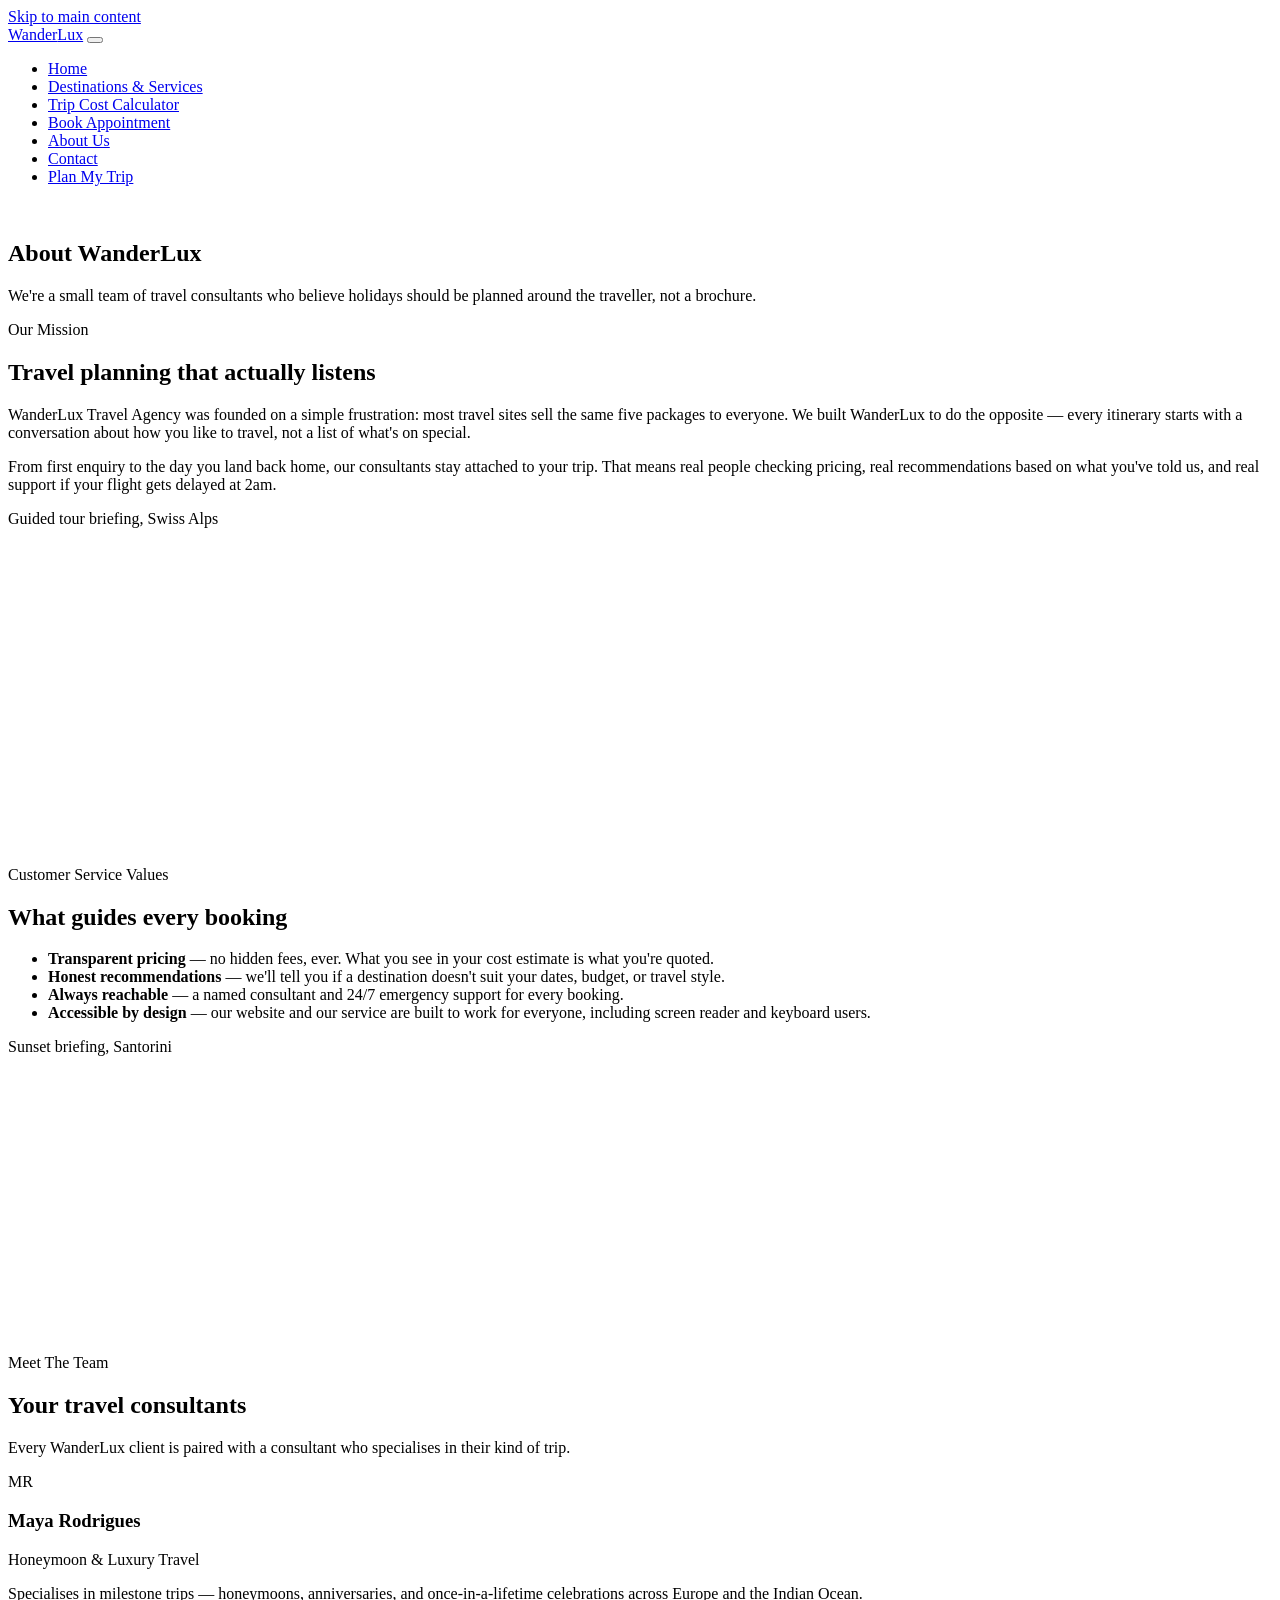
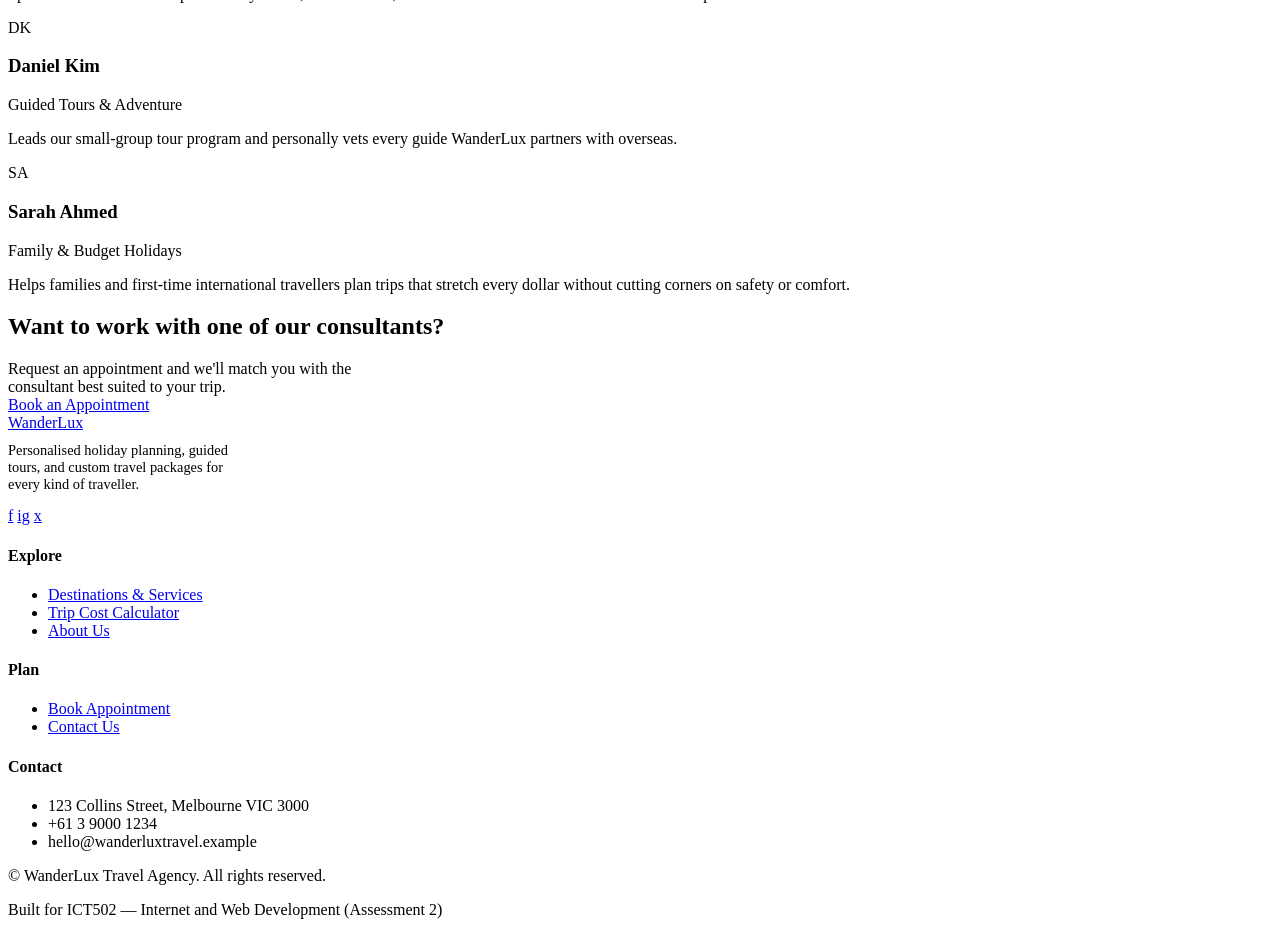
==== about.html @ 5282bc02 "Add files via upload" ====
<!DOCTYPE html>
<html lang="en">
<head>
  <meta charset="UTF-8" />
  <meta name="viewport" content="width=device-width, initial-scale=1.0" />
  <title>About Us | WanderLux Travel Agency</title>
  <meta name="description" content="Meet the WanderLux Travel Agency team and learn about our mission, values, and approach to personalised travel planning." />
  <meta name="keywords" content="about WanderLux, travel consultants, travel agency mission, customer service values" />
  <meta name="author" content="WanderLux Travel Agency" />
  <link rel="preconnect" href="https://fonts.googleapis.com">
  <link href="https://fonts.googleapis.com/css2?family=Playfair+Display:wght@600;700&family=Inter:wght@400;500;600;700&display=swap" rel="stylesheet">
  <link rel="stylesheet" href="css/style.css" />
</head>
<body>
  <a href="#main-content" class="skip-link">Skip to main content</a>

  <header class="site-header">
    <div class="nav-wrap">
      <a href="index.html" class="logo">Wander<span>Lux</span></a>
      <button class="nav-toggle" aria-label="Toggle navigation menu" aria-expanded="false" aria-controls="primary-nav">
        <span class="bar"></span><span class="bar"></span><span class="bar"></span>
      </button>
      <ul class="nav-list" id="primary-nav">
        <li><a href="index.html">Home</a></li>
        <li><a href="destinations.html">Destinations &amp; Services</a></li>
        <li><a href="calculator.html">Trip Cost Calculator</a></li>
        <li><a href="appointment.html">Book Appointment</a></li>
        <li><a href="about.html" aria-current="page">About Us</a></li>
        <li><a href="contact.html">Contact</a></li>
        <li><a href="appointment.html" class="nav-cta">Plan My Trip</a></li>
      </ul>
    </div>
  </header>

  <main id="main-content">
    <section class="hero hero-page">
      <div class="container">
        <p class="eyebrow" style="color:rgba(255,255,255,0.85);">Who We Are</p>
        <h1>About WanderLux</h1>
        <p class="lead">We're a small team of travel consultants who believe holidays should be
          planned around the traveller, not a brochure.</p>
      </div>
    </section>

    <!-- ===================== MISSION ===================== -->
    <section class="container">
      <div class="two-col">
        <div class="reveal">
          <p class="eyebrow">Our Mission</p>
          <h2>Travel planning that actually listens</h2>
          <p>WanderLux Travel Agency was founded on a simple frustration: most travel sites sell the
            same five packages to everyone. We built WanderLux to do the opposite — every itinerary
            starts with a conversation about how you like to travel, not a list of what's on
            special.</p>
          <p>From first enquiry to the day you land back home, our consultants stay attached to your
            trip. That means real people checking pricing, real recommendations based on what you've
            told us, and real support if your flight gets delayed at 2am.</p>
        </div>
        <div class="reveal reveal-delay-1">
          <div class="scenic scenic-tour" style="height:340px;border-radius:var(--radius-md);">
            <span class="scenic-label">Guided tour briefing, Swiss Alps</span>
          </div>
        </div>
      </div>
    </section>

    <!-- ===================== VALUES ===================== -->
    <section class="bg-alt">
      <div class="container">
        <div class="two-col">
          <div class="reveal">
            <p class="eyebrow">Customer Service Values</p>
            <h2>What guides every booking</h2>
            <ul class="values-list">
              <li><strong>Transparent pricing</strong> — no hidden fees, ever. What you see in your
                cost estimate is what you're quoted.</li>
              <li><strong>Honest recommendations</strong> — we'll tell you if a destination doesn't
                suit your dates, budget, or travel style.</li>
              <li><strong>Always reachable</strong> — a named consultant and 24/7 emergency support
                for every booking.</li>
              <li><strong>Accessible by design</strong> — our website and our service are built to
                work for everyone, including screen reader and keyboard users.</li>
            </ul>
          </div>
          <div class="reveal reveal-delay-1">
            <div class="scenic scenic-honeymoon" style="height:300px;border-radius:var(--radius-md);">
              <span class="scenic-label">Sunset briefing, Santorini</span>
            </div>
          </div>
        </div>
      </div>
    </section>

    <!-- ===================== TEAM ===================== -->
    <section class="container">
      <div class="section-head center reveal">
        <p class="eyebrow">Meet The Team</p>
        <h2>Your travel consultants</h2>
        <p>Every WanderLux client is paired with a consultant who specialises in their kind of trip.</p>
      </div>

      <div class="grid grid-3">
        <div class="team-card reveal">
          <div class="scenic-team" aria-hidden="true">MR</div>
          <h3>Maya Rodrigues</h3>
          <p class="role">Honeymoon &amp; Luxury Travel</p>
          <p>Specialises in milestone trips — honeymoons, anniversaries, and once-in-a-lifetime
            celebrations across Europe and the Indian Ocean.</p>
        </div>
        <div class="team-card reveal reveal-delay-1">
          <div class="scenic-team" aria-hidden="true">DK</div>
          <h3>Daniel Kim</h3>
          <p class="role">Guided Tours &amp; Adventure</p>
          <p>Leads our small-group tour program and personally vets every guide WanderLux partners
            with overseas.</p>
        </div>
        <div class="team-card reveal reveal-delay-2">
          <div class="scenic-team" aria-hidden="true">SA</div>
          <h3>Sarah Ahmed</h3>
          <p class="role">Family &amp; Budget Holidays</p>
          <p>Helps families and first-time international travellers plan trips that stretch every
            dollar without cutting corners on safety or comfort.</p>
        </div>
      </div>
    </section>

    <section class="bg-deep">
      <div class="container text-center reveal">
        <h2>Want to work with one of our consultants?</h2>
        <p style="max-width:50ch;margin:0.6rem auto var(--space-md);">Request an appointment and
          we'll match you with the consultant best suited to your trip.</p>
        <a href="appointment.html" class="btn btn-primary">Book an Appointment</a>
      </div>
    </section>
  </main>

  <footer class="site-footer">
    <div class="container">
      <div class="footer-grid">
        <div>
          <a href="index.html" class="logo">Wander<span>Lux</span></a>
          <p style="font-size:0.9rem;margin-top:0.6rem;max-width:32ch;">Personalised holiday planning,
            guided tours, and custom travel packages for every kind of traveller.</p>
          <div class="social-row mt-lg">
            <a href="https://facebook.com" aria-label="WanderLux on Facebook" target="_blank" rel="noopener">f</a>
            <a href="https://instagram.com" aria-label="WanderLux on Instagram" target="_blank" rel="noopener">ig</a>
            <a href="https://twitter.com" aria-label="WanderLux on Twitter / X" target="_blank" rel="noopener">x</a>
          </div>
        </div>
        <div>
          <h4>Explore</h4>
          <ul>
            <li><a href="destinations.html">Destinations &amp; Services</a></li>
            <li><a href="calculator.html">Trip Cost Calculator</a></li>
            <li><a href="about.html">About Us</a></li>
          </ul>
        </div>
        <div>
          <h4>Plan</h4>
          <ul>
            <li><a href="appointment.html">Book Appointment</a></li>
            <li><a href="contact.html">Contact Us</a></li>
          </ul>
        </div>
        <div>
          <h4>Contact</h4>
          <ul>
            <li>123 Collins Street, Melbourne VIC 3000</li>
            <li>+61 3 9000 1234</li>
            <li>hello@wanderluxtravel.example</li>
          </ul>
        </div>
      </div>
      <div class="footer-bottom">
        <p>&copy; <span id="year"></span> WanderLux Travel Agency. All rights reserved.</p>
        <p>Built for ICT502 — Internet and Web Development (Assessment 2)</p>
      </div>
    </div>
  </footer>

  <script src="js/main.js"></script>
</body>
</html>
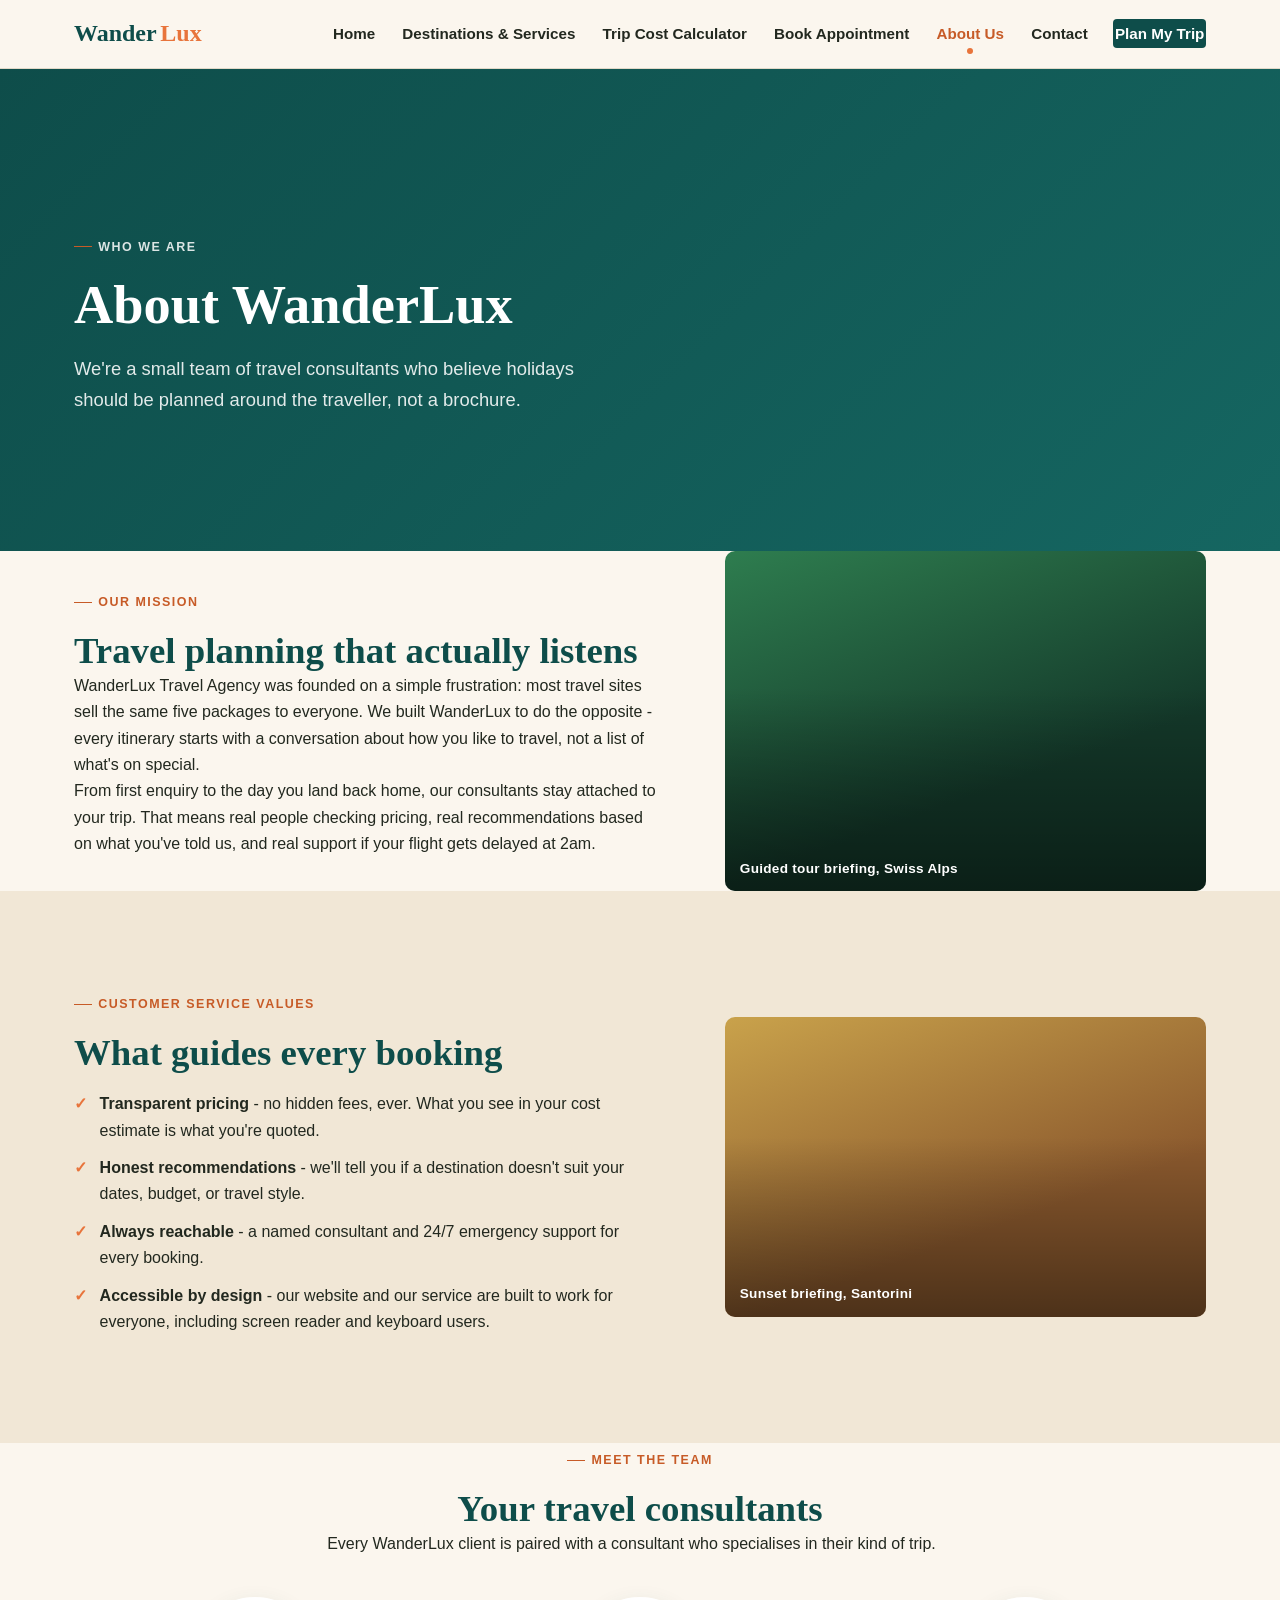
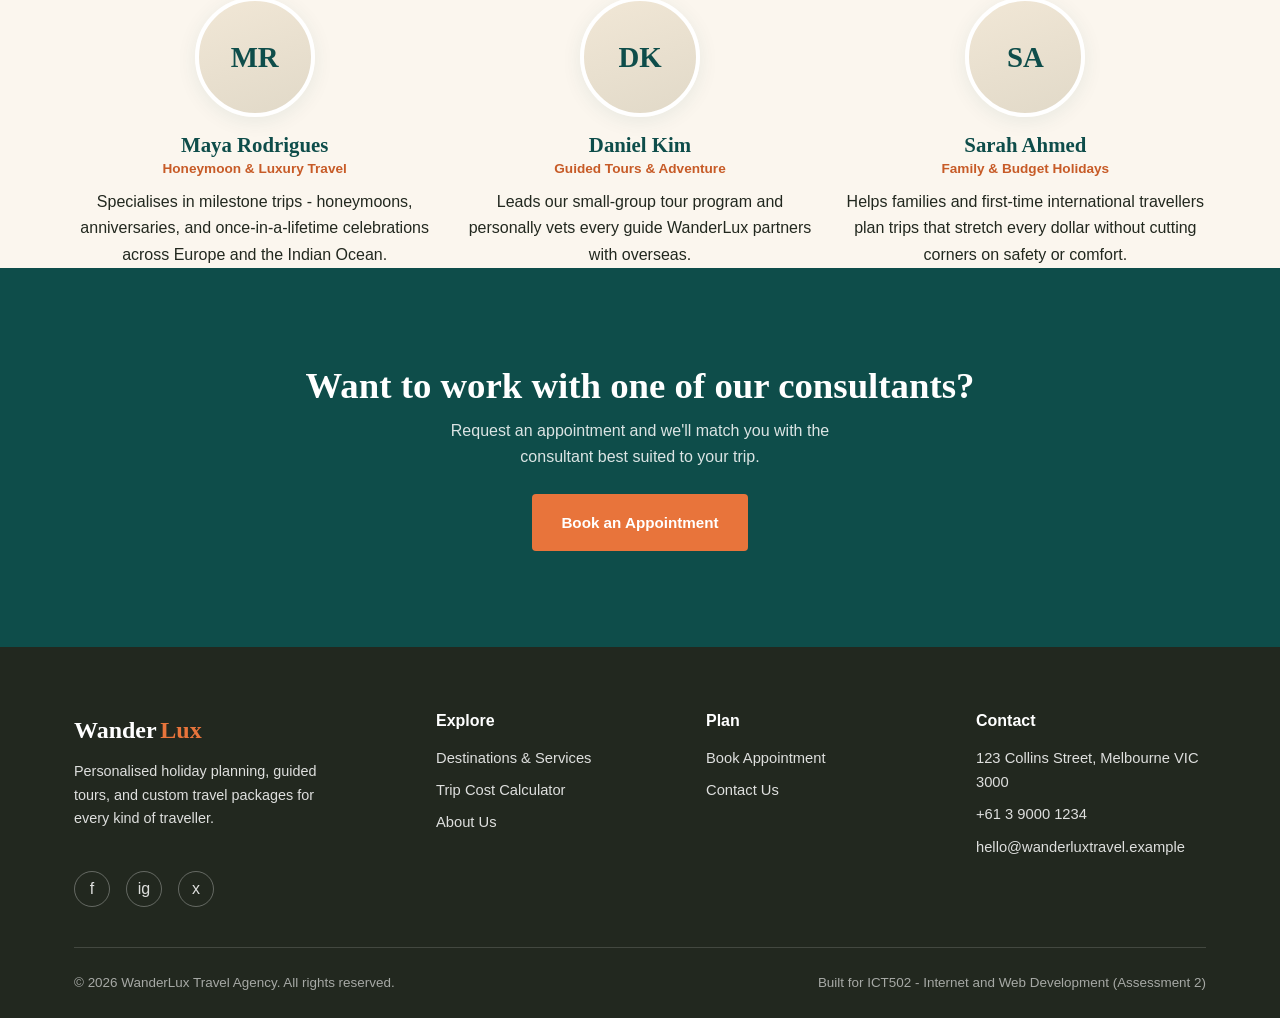
==== commit 73dc681a: "htm" ====
--- a/about.html
+++ b/about.html
@@ -42,14 +42,13 @@
       </div>
     </section>
 
-    <!-- ===================== MISSION ===================== -->
     <section class="container">
       <div class="two-col">
         <div class="reveal">
           <p class="eyebrow">Our Mission</p>
           <h2>Travel planning that actually listens</h2>
           <p>WanderLux Travel Agency was founded on a simple frustration: most travel sites sell the
-            same five packages to everyone. We built WanderLux to do the opposite — every itinerary
+            same five packages to everyone. We built WanderLux to do the opposite - every itinerary
             starts with a conversation about how you like to travel, not a list of what's on
             special.</p>
           <p>From first enquiry to the day you land back home, our consultants stay attached to your
@@ -64,7 +63,6 @@
       </div>
     </section>
 
-    <!-- ===================== VALUES ===================== -->
     <section class="bg-alt">
       <div class="container">
         <div class="two-col">
@@ -72,13 +70,13 @@
             <p class="eyebrow">Customer Service Values</p>
             <h2>What guides every booking</h2>
             <ul class="values-list">
-              <li><strong>Transparent pricing</strong> — no hidden fees, ever. What you see in your
+              <li><strong>Transparent pricing</strong> - no hidden fees, ever. What you see in your
                 cost estimate is what you're quoted.</li>
-              <li><strong>Honest recommendations</strong> — we'll tell you if a destination doesn't
+              <li><strong>Honest recommendations</strong> - we'll tell you if a destination doesn't
                 suit your dates, budget, or travel style.</li>
-              <li><strong>Always reachable</strong> — a named consultant and 24/7 emergency support
+              <li><strong>Always reachable</strong> - a named consultant and 24/7 emergency support
                 for every booking.</li>
-              <li><strong>Accessible by design</strong> — our website and our service are built to
+              <li><strong>Accessible by design</strong> - our website and our service are built to
                 work for everyone, including screen reader and keyboard users.</li>
             </ul>
           </div>
@@ -91,7 +89,6 @@
       </div>
     </section>
 
-    <!-- ===================== TEAM ===================== -->
     <section class="container">
       <div class="section-head center reveal">
         <p class="eyebrow">Meet The Team</p>
@@ -104,7 +101,7 @@
           <div class="scenic-team" aria-hidden="true">MR</div>
           <h3>Maya Rodrigues</h3>
           <p class="role">Honeymoon &amp; Luxury Travel</p>
-          <p>Specialises in milestone trips — honeymoons, anniversaries, and once-in-a-lifetime
+          <p>Specialises in milestone trips - honeymoons, anniversaries, and once-in-a-lifetime
             celebrations across Europe and the Indian Ocean.</p>
         </div>
         <div class="team-card reveal reveal-delay-1">
@@ -173,7 +170,7 @@
       </div>
       <div class="footer-bottom">
         <p>&copy; <span id="year"></span> WanderLux Travel Agency. All rights reserved.</p>
-        <p>Built for ICT502 — Internet and Web Development (Assessment 2)</p>
+        <p>Built for ICT502 - Internet and Web Development (Assessment 2)</p>
       </div>
     </div>
   </footer>
--- a/css/style.css
+++ b/css/style.css
@@ -0,0 +1,937 @@
+:root {
+  --colour-teal-deep:   #0E4D4A;
+  --colour-teal-mid:    #156661;
+  --colour-terracotta:  #E8743B;
+  --colour-terracotta-dark: #C75B27;
+  --colour-sand:        #FBF6EE;
+  --colour-sand-dark:   #F1E7D6;
+  --colour-charcoal:    #22281F;
+  --colour-gold:        #C9A24B;
+  --colour-white:       #FFFFFF;
+  --colour-border:      #E1D9C8;
+  --colour-success:     #2E7D4F;
+  --colour-error:       #B3261E;
+
+  --font-display: 'Playfair Display', Georgia, serif;
+  --font-body: 'Inter', -apple-system, Segoe UI, Roboto, sans-serif;
+
+  --space-xs: 0.5rem;
+  --space-sm: 1rem;
+  --space-md: 1.5rem;
+  --space-lg: 2.5rem;
+  --space-xl: 4rem;
+  --space-2xl: 6rem;
+
+  --max-width: 1180px;
+  --radius-sm: 4px;
+  --radius-md: 10px;
+  --radius-stamp: 50%;
+  --shadow-soft: 0 4px 20px rgba(14, 77, 74, 0.08);
+  --shadow-card: 0 8px 30px rgba(34, 40, 31, 0.10);
+  --transition: 0.25s ease;
+}
+
+* { margin: 0; padding: 0; box-sizing: border-box; }
+
+html { scroll-behavior: smooth; }
+
+@media (prefers-reduced-motion: reduce) {
+  html { scroll-behavior: auto; }
+  *, *::before, *::after {
+    animation-duration: 0.01ms !important;
+    animation-iteration-count: 1 !important;
+    transition-duration: 0.01ms !important;
+    scroll-behavior: auto !important;
+  }
+}
+
+body {
+  font-family: var(--font-body);
+  color: var(--colour-charcoal);
+  background: var(--colour-sand);
+  line-height: 1.65;
+  font-size: 16px;
+  overflow-x: hidden;
+}
+
+img { max-width: 100%; display: block; }
+
+a { color: inherit; text-decoration: none; }
+
+h1, h2, h3, h4 {
+  font-family: var(--font-display);
+  line-height: 1.2;
+  font-weight: 700;
+  color: var(--colour-teal-deep);
+}
+
+h1 { font-size: clamp(2.1rem, 4.5vw, 3.4rem); }
+h2 { font-size: clamp(1.6rem, 3vw, 2.3rem); }
+h3 { font-size: 1.3rem; }
+
+p { max-width: 70ch; }
+
+.container {
+  max-width: var(--max-width);
+  margin: 0 auto;
+  padding: 0 var(--space-md);
+}
+
+section { padding: var(--space-2xl) 0; }
+
+.eyebrow {
+  display: inline-flex;
+  align-items: center;
+  gap: 0.5em;
+  font-size: 0.78rem;
+  letter-spacing: 0.12em;
+  text-transform: uppercase;
+  color: var(--colour-terracotta-dark);
+  font-weight: 600;
+  margin-bottom: var(--space-sm);
+}
+
+.eyebrow::before {
+  content: "";
+  width: 18px;
+  height: 1px;
+  background: var(--colour-terracotta-dark);
+  display: inline-block;
+}
+
+.section-head {
+  max-width: 640px;
+  margin-bottom: var(--space-lg);
+}
+
+.section-head.center { margin-inline: auto; text-align: center; }
+
+.skip-link {
+  position: absolute;
+  left: -999px;
+  top: 0;
+  background: var(--colour-terracotta);
+  color: var(--colour-white);
+  padding: 0.6rem 1rem;
+  z-index: 200;
+  border-radius: 0 0 var(--radius-sm) 0;
+}
+.skip-link:focus {
+  left: 0;
+}
+
+:focus-visible {
+  outline: 3px solid var(--colour-terracotta);
+  outline-offset: 2px;
+}
+
+.btn {
+  display: inline-flex;
+  align-items: center;
+  justify-content: center;
+  gap: 0.5em;
+  font-family: var(--font-body);
+  font-weight: 600;
+  font-size: 0.95rem;
+  padding: 0.85rem 1.7rem;
+  border-radius: var(--radius-sm);
+  border: 2px solid transparent;
+  cursor: pointer;
+  transition: transform var(--transition), box-shadow var(--transition), background var(--transition), color var(--transition);
+  white-space: nowrap;
+}
+
+.btn-primary {
+  background: var(--colour-terracotta);
+  color: var(--colour-white);
+}
+.btn-primary:hover, .btn-primary:focus-visible {
+  background: var(--colour-terracotta-dark);
+  transform: translateY(-2px);
+  box-shadow: var(--shadow-card);
+}
+
+.btn-outline {
+  background: transparent;
+  border-color: var(--colour-white);
+  color: var(--colour-white);
+}
+.btn-outline:hover, .btn-outline:focus-visible {
+  background: var(--colour-white);
+  color: var(--colour-teal-deep);
+}
+
+.btn-secondary {
+  background: var(--colour-teal-deep);
+  color: var(--colour-white);
+}
+.btn-secondary:hover, .btn-secondary:focus-visible {
+  background: var(--colour-teal-mid);
+  transform: translateY(-2px);
+}
+
+.btn-block { width: 100%; }
+
+.site-header {
+  position: sticky;
+  top: 0;
+  z-index: 100;
+  background: rgba(251, 246, 238, 0.92);
+  backdrop-filter: blur(8px);
+  border-bottom: 1px solid var(--colour-border);
+}
+
+.nav-wrap {
+  display: flex;
+  align-items: center;
+  justify-content: space-between;
+  padding: 0.9rem var(--space-md);
+  max-width: var(--max-width);
+  margin: 0 auto;
+}
+
+.logo {
+  font-family: var(--font-display);
+  font-size: 1.5rem;
+  font-weight: 700;
+  color: var(--colour-teal-deep);
+  display: flex;
+  align-items: baseline;
+  gap: 0.15em;
+}
+.logo span { color: var(--colour-terracotta); }
+
+.nav-toggle {
+  display: none;
+  background: none;
+  border: none;
+  cursor: pointer;
+  padding: 0.4rem;
+}
+.nav-toggle .bar {
+  display: block;
+  width: 26px;
+  height: 2px;
+  background: var(--colour-teal-deep);
+  margin: 5px 0;
+  transition: var(--transition);
+}
+
+.nav-list {
+  display: flex;
+  align-items: center;
+  gap: var(--space-md);
+  list-style: none;
+}
+
+.nav-list a {
+  font-weight: 600;
+  font-size: 0.95rem;
+  padding: 0.4rem 0.1rem;
+  position: relative;
+  color: var(--colour-charcoal);
+}
+
+.nav-list a::after {
+  content: "";
+  position: absolute;
+  left: 50%;
+  bottom: -6px;
+  width: 6px;
+  height: 6px;
+  background: var(--colour-terracotta);
+  border-radius: 50%;
+  opacity: 0;
+  transform: translateX(-50%) scale(0.5);
+  transition: var(--transition);
+}
+
+.nav-list a:hover::after,
+.nav-list a:focus-visible::after,
+.nav-list a[aria-current="page"]::after {
+  opacity: 1;
+  transform: translateX(-50%) scale(1);
+}
+
+.nav-list a[aria-current="page"] {
+  color: var(--colour-terracotta-dark);
+}
+
+.nav-cta {
+  background: var(--colour-teal-deep);
+  color: var(--colour-white) !important;
+  padding: 0.55rem 1.2rem;
+  border-radius: var(--radius-sm);
+}
+.nav-cta::after { display: none; }
+.nav-cta:hover { background: var(--colour-teal-mid); }
+
+@media (max-width: 880px) {
+  .nav-toggle { display: block; }
+
+  .nav-list {
+    position: absolute;
+    top: 100%;
+    left: 0;
+    right: 0;
+    flex-direction: column;
+    align-items: stretch;
+    background: var(--colour-sand);
+    border-bottom: 1px solid var(--colour-border);
+    max-height: 0;
+    overflow: hidden;
+    transition: max-height var(--transition);
+    gap: 0;
+  }
+
+  .nav-list.open { max-height: 420px; }
+
+  .nav-list li { width: 100%; }
+
+  .nav-list a {
+    display: block;
+    padding: 1rem var(--space-md);
+    border-top: 1px solid var(--colour-border);
+  }
+
+  .nav-list a::after { display: none; }
+  .nav-cta { margin: var(--space-sm) var(--space-md); text-align: center; }
+}
+
+.hero {
+  position: relative;
+  color: var(--colour-white);
+  background: linear-gradient(135deg, var(--colour-teal-deep), var(--colour-teal-mid));
+  overflow: hidden;
+}
+
+.hero .container {
+  position: relative;
+  z-index: 2;
+  padding-top: var(--space-2xl);
+  padding-bottom: var(--space-2xl);
+}
+
+.hero h1 { color: var(--colour-white); }
+.hero p.lead {
+  font-size: 1.15rem;
+  max-width: 50ch;
+  color: rgba(255,255,255,0.88);
+  margin-top: var(--space-sm);
+}
+
+.hero-actions {
+  display: flex;
+  gap: var(--space-sm);
+  margin-top: var(--space-lg);
+  flex-wrap: wrap;
+}
+
+.hero-page {
+  padding: var(--space-xl) 0 var(--space-lg);
+}
+
+.hero-page h1 { color: var(--colour-white); margin-bottom: 0.4rem; }
+
+.banner {
+  position: relative;
+  min-height: 480px;
+  display: flex;
+  align-items: stretch;
+  color: var(--colour-white);
+  overflow: hidden;
+}
+
+.banner-slide,
+.banner-slide.scenic {
+  position: absolute !important;
+  inset: 0;
+  opacity: 0;
+  transition: opacity 1s ease;
+  display: flex;
+  align-items: center;
+  background-size: cover;
+  background-position: center;
+}
+
+.banner-slide::before {
+  content: "";
+  position: absolute;
+  inset: 0;
+  background: linear-gradient(120deg, rgba(14,77,74,0.88) 10%, rgba(14,77,74,0.35) 60%, rgba(14,77,74,0.15));
+}
+
+.banner-slide.active { opacity: 1; z-index: 1; }
+
+.banner-content {
+  position: relative;
+  z-index: 2;
+  padding: 0 var(--space-md);
+  max-width: var(--max-width);
+  margin: 0 auto;
+  width: 100%;
+}
+
+.banner-content .tag {
+  display: inline-block;
+  background: var(--colour-terracotta);
+  padding: 0.3rem 0.9rem;
+  border-radius: var(--radius-sm);
+  font-size: 0.8rem;
+  font-weight: 700;
+  letter-spacing: 0.05em;
+  text-transform: uppercase;
+  margin-bottom: var(--space-sm);
+}
+
+.banner-content h2 {
+  color: var(--colour-white);
+  font-size: clamp(2rem, 5vw, 3.2rem);
+  max-width: 14ch;
+}
+
+.banner-content p {
+  color: rgba(255,255,255,0.9);
+  font-size: 1.05rem;
+  margin: 0.6rem 0 var(--space-md);
+}
+
+.banner-dots {
+  position: absolute;
+  bottom: var(--space-md);
+  left: 50%;
+  transform: translateX(-50%);
+  display: flex;
+  gap: 0.6rem;
+  z-index: 3;
+}
+
+.banner-dots button {
+  width: 10px;
+  height: 10px;
+  border-radius: 50%;
+  border: 1.5px solid var(--colour-white);
+  background: transparent;
+  cursor: pointer;
+  padding: 0;
+}
+.banner-dots button[aria-current="true"] {
+  background: var(--colour-white);
+}
+
+.banner-arrow {
+  position: absolute;
+  top: 50%;
+  transform: translateY(-50%);
+  z-index: 3;
+  background: rgba(255,255,255,0.15);
+  border: 1px solid rgba(255,255,255,0.5);
+  color: var(--colour-white);
+  width: 44px;
+  height: 44px;
+  border-radius: 50%;
+  cursor: pointer;
+  font-size: 1.1rem;
+  display: flex;
+  align-items: center;
+  justify-content: center;
+  transition: var(--transition);
+}
+.banner-arrow:hover { background: rgba(255,255,255,0.3); }
+.banner-arrow.prev { left: var(--space-md); }
+.banner-arrow.next { right: var(--space-md); }
+
+@media (max-width: 600px) {
+  .banner { min-height: 420px; }
+  .banner-arrow { width: 36px; height: 36px; }
+}
+
+.grid {
+  display: grid;
+  gap: var(--space-md);
+}
+.grid-3 { grid-template-columns: repeat(3, 1fr); }
+.grid-2 { grid-template-columns: repeat(2, 1fr); }
+.grid-4 { grid-template-columns: repeat(4, 1fr); }
+
+@media (max-width: 980px) {
+  .grid-3, .grid-4 { grid-template-columns: repeat(2, 1fr); }
+}
+@media (max-width: 620px) {
+  .grid-2, .grid-3, .grid-4 { grid-template-columns: 1fr; }
+}
+
+.card {
+  background: var(--colour-white);
+  border-radius: var(--radius-md);
+  overflow: hidden;
+  box-shadow: var(--shadow-soft);
+  transition: transform var(--transition), box-shadow var(--transition);
+  display: flex;
+  flex-direction: column;
+}
+.card:hover { transform: translateY(-6px); box-shadow: var(--shadow-card); }
+
+.card img { height: 190px; object-fit: cover; width: 100%; }
+
+.card-body { padding: var(--space-md); flex: 1; display: flex; flex-direction: column; }
+
+.card-body h3 { margin-bottom: 0.4rem; }
+
+.card-body .price-tag {
+  margin-top: auto;
+  padding-top: var(--space-sm);
+  font-weight: 700;
+  color: var(--colour-terracotta-dark);
+  font-family: var(--font-display);
+  font-size: 1.1rem;
+}
+
+.badge {
+  display: inline-block;
+  font-size: 0.72rem;
+  font-weight: 700;
+  letter-spacing: 0.04em;
+  text-transform: uppercase;
+  padding: 0.25rem 0.6rem;
+  border-radius: 999px;
+  background: var(--colour-sand-dark);
+  color: var(--colour-teal-deep);
+  margin-bottom: 0.5rem;
+  align-self: flex-start;
+}
+.badge.gold { background: var(--colour-gold); color: var(--colour-white); }
+
+.icon-card {
+  background: var(--colour-white);
+  border-radius: var(--radius-md);
+  padding: var(--space-lg) var(--space-md);
+  box-shadow: var(--shadow-soft);
+  text-align: left;
+  border-top: 4px solid var(--colour-terracotta);
+  transition: transform var(--transition);
+}
+.icon-card:hover { transform: translateY(-4px); }
+
+.icon-card .icon {
+  width: 52px;
+  height: 52px;
+  border-radius: 50%;
+  background: var(--colour-sand-dark);
+  display: flex;
+  align-items: center;
+  justify-content: center;
+  margin-bottom: var(--space-sm);
+  font-size: 1.5rem;
+}
+
+.stats {
+  background: var(--colour-teal-deep);
+  color: var(--colour-white);
+}
+.stats .grid-4 { text-align: center; }
+.stats .stat-num {
+  font-family: var(--font-display);
+  font-size: 2.4rem;
+  color: var(--colour-gold);
+}
+.stats .stat-label {
+  font-size: 0.85rem;
+  letter-spacing: 0.04em;
+  text-transform: uppercase;
+  color: rgba(255,255,255,0.8);
+}
+
+.testimonial {
+  background: var(--colour-white);
+  border-radius: var(--radius-md);
+  padding: var(--space-md);
+  box-shadow: var(--shadow-soft);
+  position: relative;
+}
+.testimonial p { font-style: italic; color: var(--colour-charcoal); }
+.testimonial .who {
+  margin-top: var(--space-sm);
+  font-weight: 700;
+  font-style: normal;
+  color: var(--colour-teal-deep);
+  font-size: 0.9rem;
+}
+
+.form-card {
+  background: var(--colour-white);
+  border-radius: var(--radius-md);
+  box-shadow: var(--shadow-card);
+  padding: var(--space-lg);
+}
+
+.field {
+  margin-bottom: var(--space-md);
+}
+
+.field label {
+  display: block;
+  font-weight: 600;
+  font-size: 0.92rem;
+  margin-bottom: 0.4rem;
+  color: var(--colour-teal-deep);
+}
+
+.field .hint {
+  font-size: 0.8rem;
+  color: #6b6358;
+  margin-top: 0.3rem;
+  display: block;
+}
+
+.field input,
+.field select,
+.field textarea {
+  width: 100%;
+  padding: 0.75rem 0.9rem;
+  font-family: var(--font-body);
+  font-size: 0.97rem;
+  border: 1.5px solid var(--colour-border);
+  border-radius: var(--radius-sm);
+  background: var(--colour-sand);
+  color: var(--colour-charcoal);
+  transition: border-color var(--transition), background var(--transition);
+}
+
+.field input:focus,
+.field select:focus,
+.field textarea:focus {
+  border-color: var(--colour-terracotta);
+  background: var(--colour-white);
+  outline: none;
+}
+
+.field input[aria-invalid="true"],
+.field select[aria-invalid="true"],
+.field textarea[aria-invalid="true"] {
+  border-color: var(--colour-error);
+}
+
+.field .error-msg {
+  color: var(--colour-error);
+  font-size: 0.82rem;
+  margin-top: 0.35rem;
+  display: none;
+}
+.field .error-msg.show { display: block; }
+
+.field-row {
+  display: grid;
+  grid-template-columns: 1fr 1fr;
+  gap: var(--space-md);
+}
+@media (max-width: 600px) {
+  .field-row { grid-template-columns: 1fr; }
+}
+
+fieldset {
+  border: 1.5px solid var(--colour-border);
+  border-radius: var(--radius-sm);
+  padding: var(--space-sm) var(--space-md);
+  margin-bottom: var(--space-md);
+}
+fieldset legend {
+  font-weight: 600;
+  color: var(--colour-teal-deep);
+  padding: 0 0.4rem;
+}
+.radio-group { display: flex; gap: var(--space-md); flex-wrap: wrap; margin-top: 0.4rem; }
+.radio-option { display: flex; align-items: center; gap: 0.4rem; font-size: 0.95rem; }
+.radio-option input { width: auto; }
+
+.form-status {
+  padding: 0.9rem 1rem;
+  border-radius: var(--radius-sm);
+  margin-top: var(--space-md);
+  font-weight: 600;
+  display: none;
+}
+.form-status.show { display: block; }
+.form-status.success {
+  background: rgba(46,125,79,0.12);
+  color: var(--colour-success);
+  border: 1px solid var(--colour-success);
+}
+.form-status.error {
+  background: rgba(179,38,30,0.1);
+  color: var(--colour-error);
+  border: 1px solid var(--colour-error);
+}
+
+.stamp-result {
+  border: 3px solid var(--colour-terracotta);
+  border-radius: var(--radius-md);
+  padding: var(--space-lg);
+  text-align: center;
+  position: relative;
+  background: var(--colour-sand-dark);
+  transform: rotate(-1deg);
+}
+
+.stamp-result::before {
+  content: "ESTIMATE";
+  position: absolute;
+  top: -14px;
+  left: 50%;
+  transform: translateX(-50%);
+  background: var(--colour-terracotta);
+  color: var(--colour-white);
+  font-size: 0.72rem;
+  font-weight: 700;
+  letter-spacing: 0.12em;
+  padding: 0.25rem 0.9rem;
+  border-radius: 999px;
+}
+
+.stamp-result .amount {
+  font-family: var(--font-display);
+  font-size: clamp(2.2rem, 6vw, 3.2rem);
+  color: var(--colour-teal-deep);
+  margin: 0.4rem 0;
+}
+
+.stamp-result .breakdown {
+  text-align: left;
+  max-width: 420px;
+  margin: var(--space-md) auto 0;
+  font-size: 0.92rem;
+  border-top: 1px dashed var(--colour-border);
+  padding-top: var(--space-sm);
+}
+.stamp-result .breakdown div {
+  display: flex;
+  justify-content: space-between;
+  padding: 0.25rem 0;
+}
+.stamp-result .breakdown div.total {
+  font-weight: 700;
+  border-top: 1px solid var(--colour-border);
+  margin-top: 0.4rem;
+  padding-top: 0.5rem;
+  color: var(--colour-teal-deep);
+}
+
+.reveal {
+  opacity: 0;
+  transform: translateY(28px);
+  transition: opacity 0.7s ease, transform 0.7s ease;
+}
+.reveal.in-view {
+  opacity: 1;
+  transform: translateY(0);
+}
+.reveal-delay-1 { transition-delay: 0.1s; }
+.reveal-delay-2 { transition-delay: 0.2s; }
+.reveal-delay-3 { transition-delay: 0.3s; }
+
+@media (prefers-reduced-motion: reduce) {
+  .reveal { opacity: 1; transform: none; }
+}
+
+.two-col {
+  display: grid;
+  grid-template-columns: 1.1fr 0.9fr;
+  gap: var(--space-xl);
+  align-items: center;
+}
+@media (max-width: 880px) {
+  .two-col { grid-template-columns: 1fr; }
+}
+
+.bg-alt { background: var(--colour-sand-dark); }
+.bg-deep { background: var(--colour-teal-deep); color: var(--colour-white); }
+.bg-deep h2 { color: var(--colour-white); }
+.bg-deep p { color: rgba(255,255,255,0.85); }
+
+.site-footer {
+  background: var(--colour-charcoal);
+  color: rgba(255,255,255,0.85);
+  padding: var(--space-xl) 0 var(--space-md);
+}
+
+.footer-grid {
+  display: grid;
+  grid-template-columns: 1.4fr 1fr 1fr 1fr;
+  gap: var(--space-lg);
+  padding-bottom: var(--space-lg);
+  border-bottom: 1px solid rgba(255,255,255,0.15);
+}
+
+@media (max-width: 880px) {
+  .footer-grid { grid-template-columns: 1fr 1fr; }
+}
+@media (max-width: 560px) {
+  .footer-grid { grid-template-columns: 1fr; }
+}
+
+.footer-grid h4 {
+  color: var(--colour-white);
+  font-size: 1rem;
+  margin-bottom: var(--space-sm);
+  font-family: var(--font-body);
+  font-weight: 700;
+}
+
+.footer-grid .logo { color: var(--colour-white); margin-bottom: 0.6rem; }
+.footer-grid .logo span { color: var(--colour-terracotta); }
+
+.footer-grid ul { list-style: none; }
+.footer-grid li { margin-bottom: 0.5rem; font-size: 0.92rem; }
+.footer-grid a:hover { color: var(--colour-gold); }
+
+.footer-bottom {
+  display: flex;
+  justify-content: space-between;
+  flex-wrap: wrap;
+  gap: var(--space-sm);
+  padding-top: var(--space-md);
+  font-size: 0.84rem;
+  color: rgba(255,255,255,0.6);
+}
+
+.social-row { display: flex; gap: var(--space-sm); }
+.social-row a {
+  width: 36px;
+  height: 36px;
+  border-radius: 50%;
+  border: 1px solid rgba(255,255,255,0.3);
+  display: flex;
+  align-items: center;
+  justify-content: center;
+  transition: var(--transition);
+}
+.social-row a:hover { background: var(--colour-terracotta); border-color: var(--colour-terracotta); }
+
+.map-wrap {
+  border-radius: var(--radius-md);
+  overflow: hidden;
+  box-shadow: var(--shadow-soft);
+  border: 1px solid var(--colour-border);
+}
+.map-wrap iframe { width: 100%; height: 320px; border: 0; display: block; }
+
+.text-center { text-align: center; }
+.mt-lg { margin-top: var(--space-lg); }
+.visually-hidden {
+  position: absolute;
+  width: 1px; height: 1px;
+  overflow: hidden;
+  clip: rect(0 0 0 0);
+  white-space: nowrap;
+}
+
+.contact-info-list { list-style: none; margin-top: var(--space-md); }
+.contact-info-list li {
+  display: flex;
+  gap: 0.8rem;
+  margin-bottom: var(--space-md);
+  align-items: flex-start;
+}
+.contact-info-list .ic {
+  width: 38px; height: 38px;
+  border-radius: 50%;
+  background: var(--colour-sand-dark);
+  display: flex; align-items: center; justify-content: center;
+  flex-shrink: 0;
+  font-size: 1.1rem;
+}
+
+.team-card { text-align: center; }
+.team-card img {
+  width: 120px; height: 120px;
+  border-radius: 50%;
+  object-fit: cover;
+  margin: 0 auto var(--space-sm);
+  border: 4px solid var(--colour-sand-dark);
+}
+.team-card .role {
+  color: var(--colour-terracotta-dark);
+  font-size: 0.85rem;
+  font-weight: 600;
+  margin-bottom: 0.5rem;
+}
+
+.values-list { list-style: none; margin-top: var(--space-sm); }
+.values-list li {
+  padding-left: 1.6rem;
+  position: relative;
+  margin-bottom: 0.7rem;
+}
+.values-list li::before {
+  content: "✓";
+  position: absolute;
+  left: 0;
+  color: var(--colour-terracotta);
+  font-weight: 700;
+}
+
+.timeline { border-left: 2px solid var(--colour-border); padding-left: var(--space-md); }
+.timeline .step { margin-bottom: var(--space-md); position: relative; }
+.timeline .step::before {
+  content: "";
+  position: absolute;
+  left: -1.42rem;
+  top: 0.3rem;
+  width: 10px; height: 10px;
+  border-radius: 50%;
+  background: var(--colour-terracotta);
+}
+
+.scenic {
+  position: relative;
+  overflow: hidden;
+  display: flex;
+  align-items: flex-end;
+  color: var(--colour-white);
+}
+.scenic::after {
+  content: "";
+  position: absolute;
+  inset: 0;
+  background: linear-gradient(180deg, rgba(0,0,0,0) 40%, rgba(0,0,0,0.45) 100%);
+}
+.scenic .scenic-label {
+  position: relative;
+  z-index: 2;
+  padding: 0.7rem 0.9rem;
+  font-weight: 600;
+  font-size: 0.85rem;
+  letter-spacing: 0.02em;
+}
+.scenic svg { position: absolute; opacity: 0.5; }
+
+.scenic-bali     { background: linear-gradient(160deg, #1F7A6C, #0E4D4A 65%); }
+.scenic-paris    { background: linear-gradient(160deg, #7A6A8C, #3E3458 65%); }
+.scenic-maldives { background: linear-gradient(160deg, #2596BE, #0E4D4A 65%); }
+.scenic-tokyo    { background: linear-gradient(160deg, #C75B27, #6B2B3A 65%); }
+.scenic-santorini{ background: linear-gradient(160deg, #3F7FBF, #1B3A63 65%); }
+.scenic-swiss    { background: linear-gradient(160deg, #6E8C8A, #22443F 65%); }
+.scenic-honeymoon{ background: linear-gradient(160deg, #C9A24B, #8C5A2E 65%); }
+.scenic-tour     { background: linear-gradient(160deg, #2E7D4F, #14392A 65%); }
+.scenic-flights  { background: linear-gradient(160deg, #156661, #0E4D4A 65%); }
+.scenic-packages { background: linear-gradient(160deg, #E8743B, #9C3F1F 65%); }
+.scenic-team     {
+  background: linear-gradient(160deg, var(--colour-sand-dark), var(--colour-border));
+  border-radius: 50%;
+  width: 120px; height: 120px;
+  margin: 0 auto var(--space-sm);
+  display: flex; align-items: center; justify-content: center;
+  color: var(--colour-teal-deep);
+  font-family: var(--font-display);
+  font-size: 1.8rem;
+  font-weight: 700;
+  border: 4px solid var(--colour-white);
+  box-shadow: var(--shadow-soft);
+}
+
+.banner-slide.scenic-bali,
+.banner-slide.scenic-paris,
+.banner-slide.scenic-maldives,
+.banner-slide.scenic-swiss {
+  align-items: center;
+}
